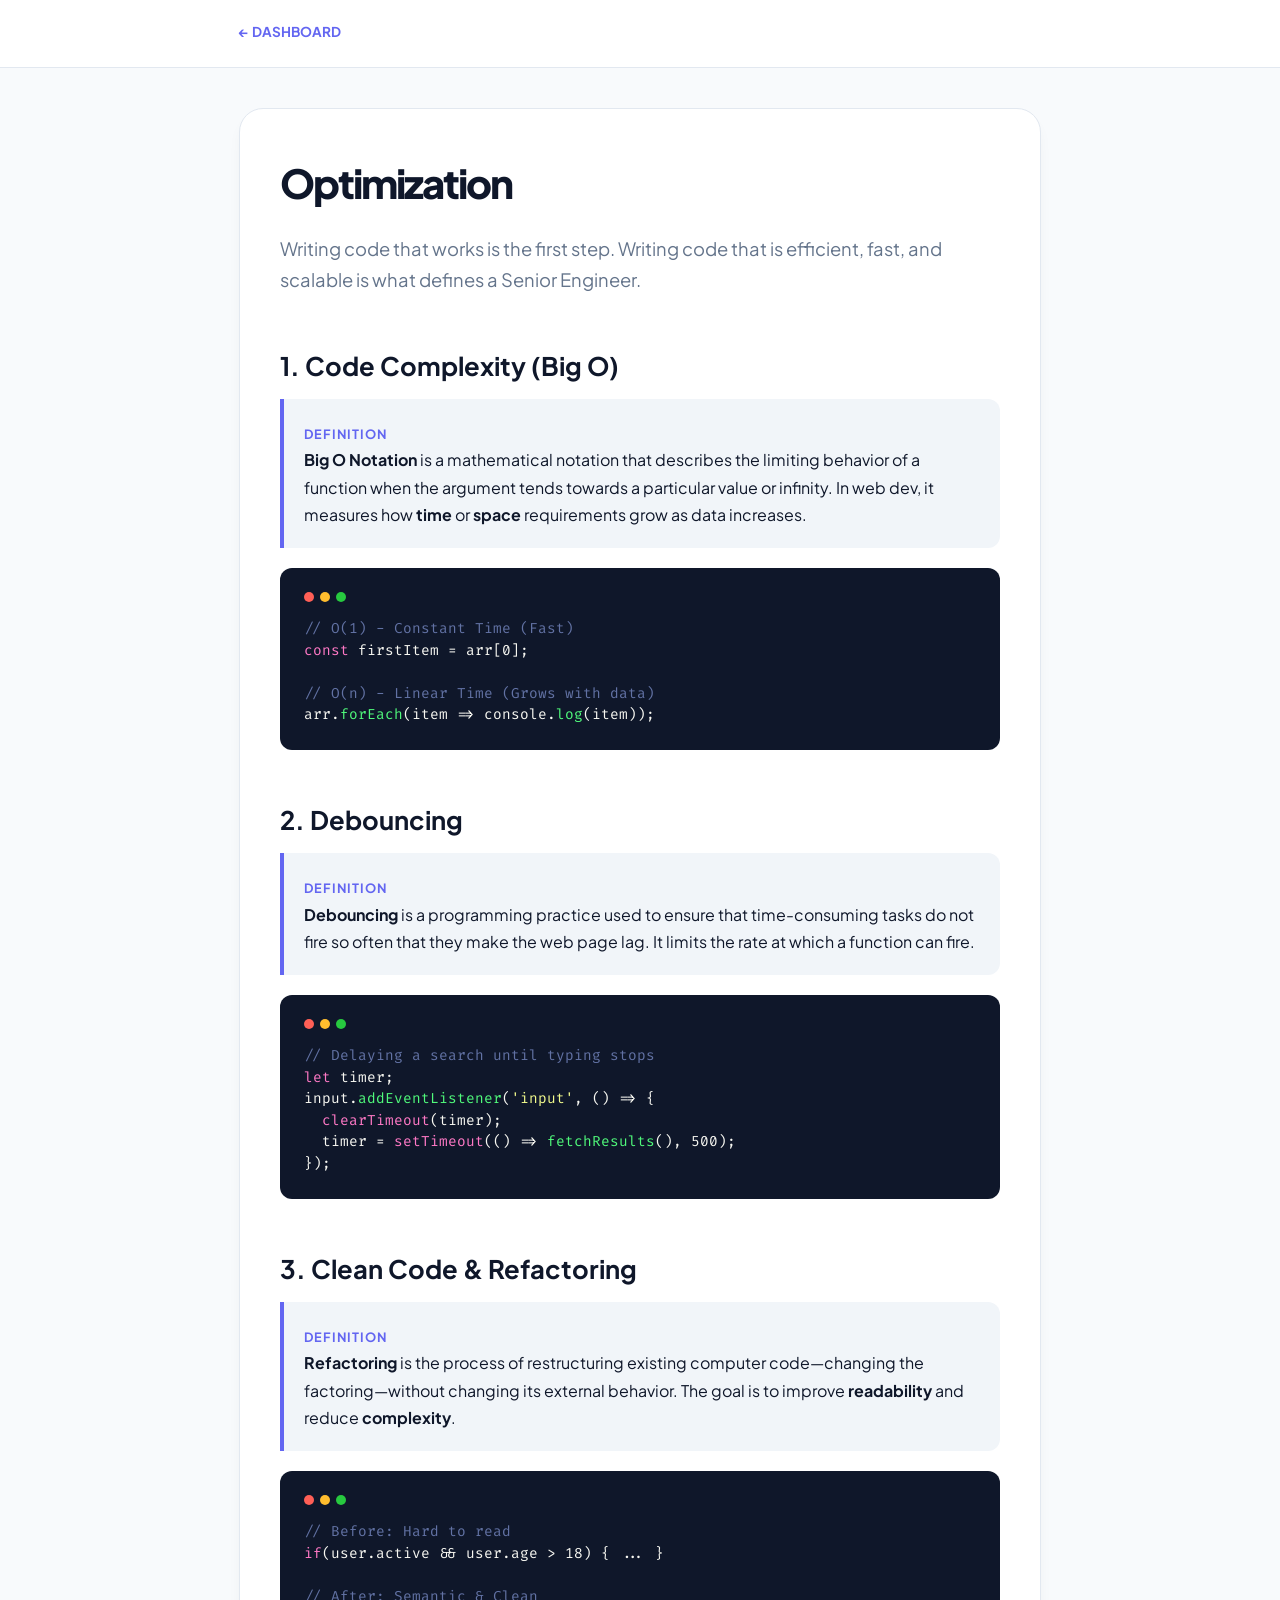
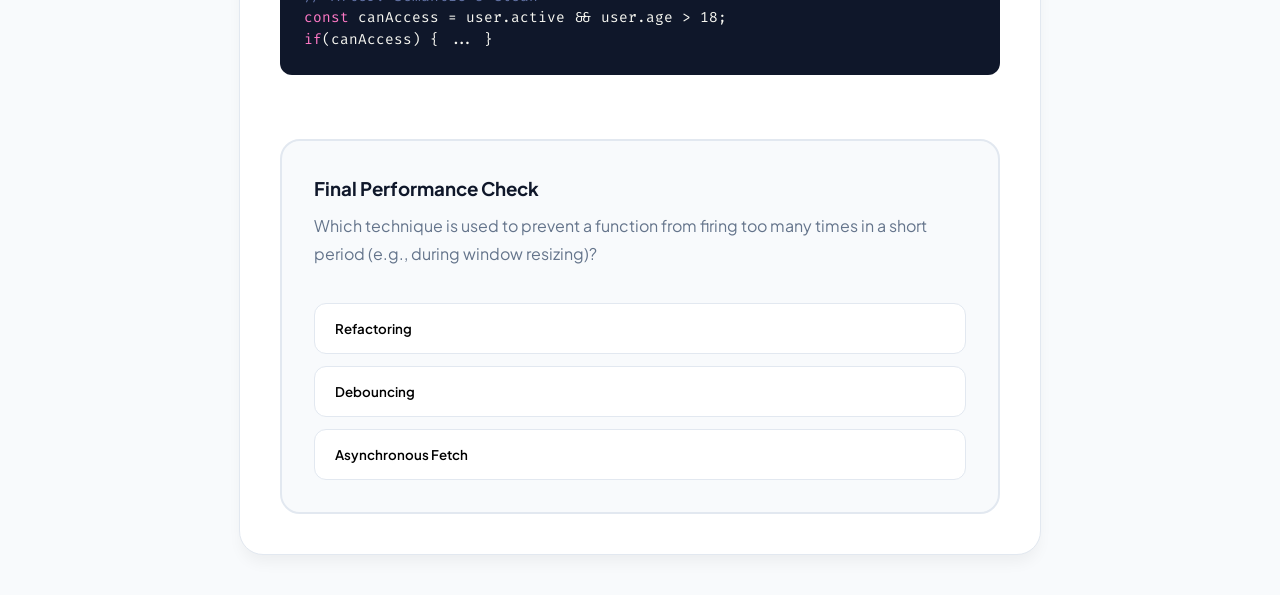
==== courses/module5.html @ f70b0734 "Adding all academy files" ====
<!doctype html>
<html lang="en">
  <head>
    <meta charset="UTF-8" />
    <meta name="viewport" content="width=device-width, initial-scale=1.0" />
    <title>Module 5: Performance | WebAcademy</title>
    <link
      href="https://fonts.googleapis.com/css2?family=Plus+Jakarta+Sans:wght@400;500;600;700;800&family=Fira+Code:wght@400;500&display=swap"
      rel="stylesheet"
    />
    <style>
      :root {
        --accent: #6366f1;
        --bg: #f8fafc;
        --card: #ffffff;
        --text-main: #0f172a;
        --text-muted: #64748b;
        --border: #e2e8f0;
        --code-bg: #0f172a;
      }

      * {
        box-sizing: border-box;
        margin: 0;
        padding: 0;
      }

      body {
        background: var(--bg);
        font-family: "Plus Jakarta Sans", sans-serif;
        color: var(--text-main);
        line-height: 1.7;
      }

      /* --- NAVIGATION --- */
      .lesson-header {
        background: var(--card);
        border-bottom: 1px solid var(--border);
        padding: 20px 0;
        position: sticky;
        top: 0;
        z-index: 100;
      }

      .container {
        max-width: 850px;
        margin: 0 auto;
        padding: 0 24px;
      }

      .back-link {
        text-decoration: none;
        color: var(--accent);
        font-weight: 700;
        font-size: 0.85rem;
        display: flex;
        align-items: center;
        gap: 6px;
        margin-bottom: 4px;
      }

      /* --- LESSON CONTENT --- */
      .lesson-card {
        background: var(--card);
        border: 1px solid var(--border);
        border-radius: 24px;
        padding: 40px;
        margin: 40px 0;
        box-shadow: 0 10px 15px -3px rgba(0, 0, 0, 0.05);
      }

      h1 {
        font-size: 2.5rem;
        font-weight: 800;
        letter-spacing: -2px;
        margin-bottom: 16px;
      }
      h2 {
        font-size: 1.6rem;
        font-weight: 700;
        margin-top: 48px;
        margin-bottom: 12px;
        color: var(--text-main);
      }

      .intro-text {
        font-size: 1.15rem;
        color: var(--text-muted);
        margin-bottom: 32px;
      }

      .definition-box {
        background: #f1f5f9;
        border-left: 4px solid var(--accent);
        padding: 20px;
        border-radius: 0 12px 12px 0;
        margin-bottom: 20px;
      }

      .definition-box strong {
        color: var(--accent);
        text-transform: uppercase;
        font-size: 0.8rem;
        letter-spacing: 1px;
      }

      /* --- CODE TERMINAL --- */
      .terminal {
        background: var(--code-bg);
        border-radius: 12px;
        padding: 24px;
        margin-bottom: 32px;
        position: relative;
      }

      .terminal-header {
        display: flex;
        gap: 6px;
        margin-bottom: 16px;
      }
      .dot {
        width: 10px;
        height: 10px;
        border-radius: 50%;
      }
      .red {
        background: #ff5f56;
      }
      .yellow {
        background: #ffbd2e;
      }
      .green {
        background: #27c93f;
      }

      pre {
        margin: 0;
        color: #f8f8f2;
        font-family: "Fira Code", monospace;
        font-size: 0.9rem;
        overflow-x: auto;
        line-height: 1.5;
      }

      /* --- QUIZ UI --- */
      .quiz-section {
        background: #f8fafc;
        border: 2px solid var(--border);
        border-radius: 20px;
        padding: 32px;
        margin-top: 64px;
      }

      .option-btn {
        width: 100%;
        background: var(--card);
        border: 1px solid var(--border);
        padding: 16px 20px;
        border-radius: 12px;
        margin-top: 12px;
        cursor: pointer;
        font-weight: 600;
        font-family: inherit;
        text-align: left;
        transition: all 0.2s ease;
      }

      .option-btn:hover {
        border-color: var(--accent);
        transform: translateX(5px);
      }
      .option-btn.correct {
        border-color: #22c55e;
        background: #f0fdf4;
        color: #166534;
      }
      .option-btn.wrong {
        border-color: #ef4444;
        background: #fef2f2;
        color: #991b1b;
      }

      .btn-finish {
        background: var(--accent);
        color: white;
        border: none;
        padding: 18px;
        border-radius: 12px;
        font-weight: 800;
        font-size: 1.1rem;
        cursor: pointer;
        width: 100%;
        margin-top: 24px;
        box-shadow: 0 4px 14px 0 rgba(99, 102, 241, 0.39);
      }
    </style>
  </head>
  <body>
    <header class="lesson-header">
      <div class="container">
        <a href="../index.html" class="back-link">← DASHBOARD</a>
        <div
          style="
            font-weight: 800;
            color: var(--text-muted);
            font-size: 0.7rem;
            text-transform: uppercase;
            letter-spacing: 2px;
          "
        ></div>
      </div>
    </header>

    <main class="container">
      <article class="lesson-card">
        <h1>Optimization</h1>
        <p class="intro-text">
          Writing code that works is the first step. Writing code that is
          efficient, fast, and scalable is what defines a Senior Engineer.
        </p>

        <section>
          <h2>1. Code Complexity (Big O)</h2>
          <div class="definition-box">
            <strong>Definition</strong>
            <p>
              <b>Big O Notation</b> is a mathematical notation that describes
              the limiting behavior of a function when the argument tends
              towards a particular value or infinity. In web dev, it measures
              how <b>time</b> or <b>space</b> requirements grow as data
              increases.
            </p>
          </div>
          <div class="terminal">
            <div class="terminal-header">
              <div class="dot red"></div>
              <div class="dot yellow"></div>
              <div class="dot green"></div>
            </div>
            <pre>
<span style="color: #6272a4;">// O(1) - Constant Time (Fast)</span>
<span style="color: #ff79c6;">const</span> firstItem = arr[0];

<span style="color: #6272a4;">// O(n) - Linear Time (Grows with data)</span>
arr.<span style="color: #50fa7b;">forEach</span>(item => console.<span style="color: #50fa7b;">log</span>(item));</pre>
          </div>
        </section>

        <section>
          <h2>2. Debouncing</h2>
          <div class="definition-box">
            <strong>Definition</strong>
            <p>
              <b>Debouncing</b> is a programming practice used to ensure that
              time-consuming tasks do not fire so often that they make the web
              page lag. It limits the rate at which a function can fire.
            </p>
          </div>
          <div class="terminal">
            <div class="terminal-header">
              <div class="dot red"></div>
              <div class="dot yellow"></div>
              <div class="dot green"></div>
            </div>
            <pre>
<span style="color: #6272a4;">// Delaying a search until typing stops</span>
<span style="color: #ff79c6;">let</span> timer;
input.<span style="color: #50fa7b;">addEventListener</span>(<span style="color: #f1fa8c;">'input'</span>, () => {
  <span style="color: #ff79c6;">clearTimeout</span>(timer);
  timer = <span style="color: #ff79c6;">setTimeout</span>(() => <span style="color: #50fa7b;">fetchResults</span>(), 500);
});</pre>
          </div>
        </section>

        <section>
          <h2>3. Clean Code & Refactoring</h2>
          <div class="definition-box">
            <strong>Definition</strong>
            <p>
              <b>Refactoring</b> is the process of restructuring existing
              computer code—changing the factoring—without changing its external
              behavior. The goal is to improve <b>readability</b> and reduce
              <b>complexity</b>.
            </p>
          </div>
          <div class="terminal">
            <div class="terminal-header">
              <div class="dot red"></div>
              <div class="dot yellow"></div>
              <div class="dot green"></div>
            </div>
            <pre>
<span style="color: #6272a4;">// Before: Hard to read</span>
<span style="color: #ff79c6;">if</span>(user.active && user.age > 18) { ... }

<span style="color: #6272a4;">// After: Semantic & Clean</span>
<span style="color: #ff79c6;">const</span> canAccess = user.active && user.age > 18;
<span style="color: #ff79c6;">if</span>(canAccess) { ... }</pre>
          </div>
        </section>

        <div id="quiz-ui" class="quiz-section">
          <h3 style="margin-bottom: 8px">Final Performance Check</h3>
          <p style="color: var(--text-muted); margin-bottom: 24px">
            Which technique is used to prevent a function from firing too many
            times in a short period (e.g., during window resizing)?
          </p>

          <button class="option-btn" onclick="checkAnswer(this, 'refactor')">
            Refactoring
          </button>
          <button class="option-btn" onclick="checkAnswer(this, 'debounce')">
            Debouncing
          </button>
          <button class="option-btn" onclick="checkAnswer(this, 'async')">
            Asynchronous Fetch
          </button>
        </div>

        <div
          id="success-ui"
          style="display: none; text-align: center; margin-top: 60px"
        >
          <div style="font-size: 5rem; margin-bottom: 16px">⚡</div>
          <h2 style="margin-bottom: 8px">Curriculum Complete!</h2>
          <p class="intro-text">
            You have officially finished the WebAcademy Foundations track.
          </p>
        </div>
      </article>
    </main>

    <script>
      function checkAnswer(btn, choice) {
        if (choice === "debounce") {
          btn.classList.add("correct");
          btn.innerHTML = "✓ Correct! Debouncing limits execution rate.";
          setTimeout(() => {
            document.getElementById("quiz-ui").style.display = "none";
            document.getElementById("success-ui").style.display = "block";
            window.scrollTo({
              top: document.body.scrollHeight,
              behavior: "smooth",
            });
          }, 800);
        } else {
          btn.classList.add("wrong");
          btn.innerHTML = "✕ Not quite. Look for the 'rate-limiting' term.";
          setTimeout(() => {
            btn.classList.remove("wrong");
            btn.innerHTML =
              choice === "refactor" ? "Refactoring" : "Asynchronous Fetch";
          }, 1500);
        }
      }

      function saveAndExit() {
        localStorage.setItem("module5_completed", "true");
        alert(
          "Congratulations! Your progress has been saved. Redirecting to Dashboard.",
        );
        window.location.href = "../index.html";
      }
    </script>
  </body>
</html>
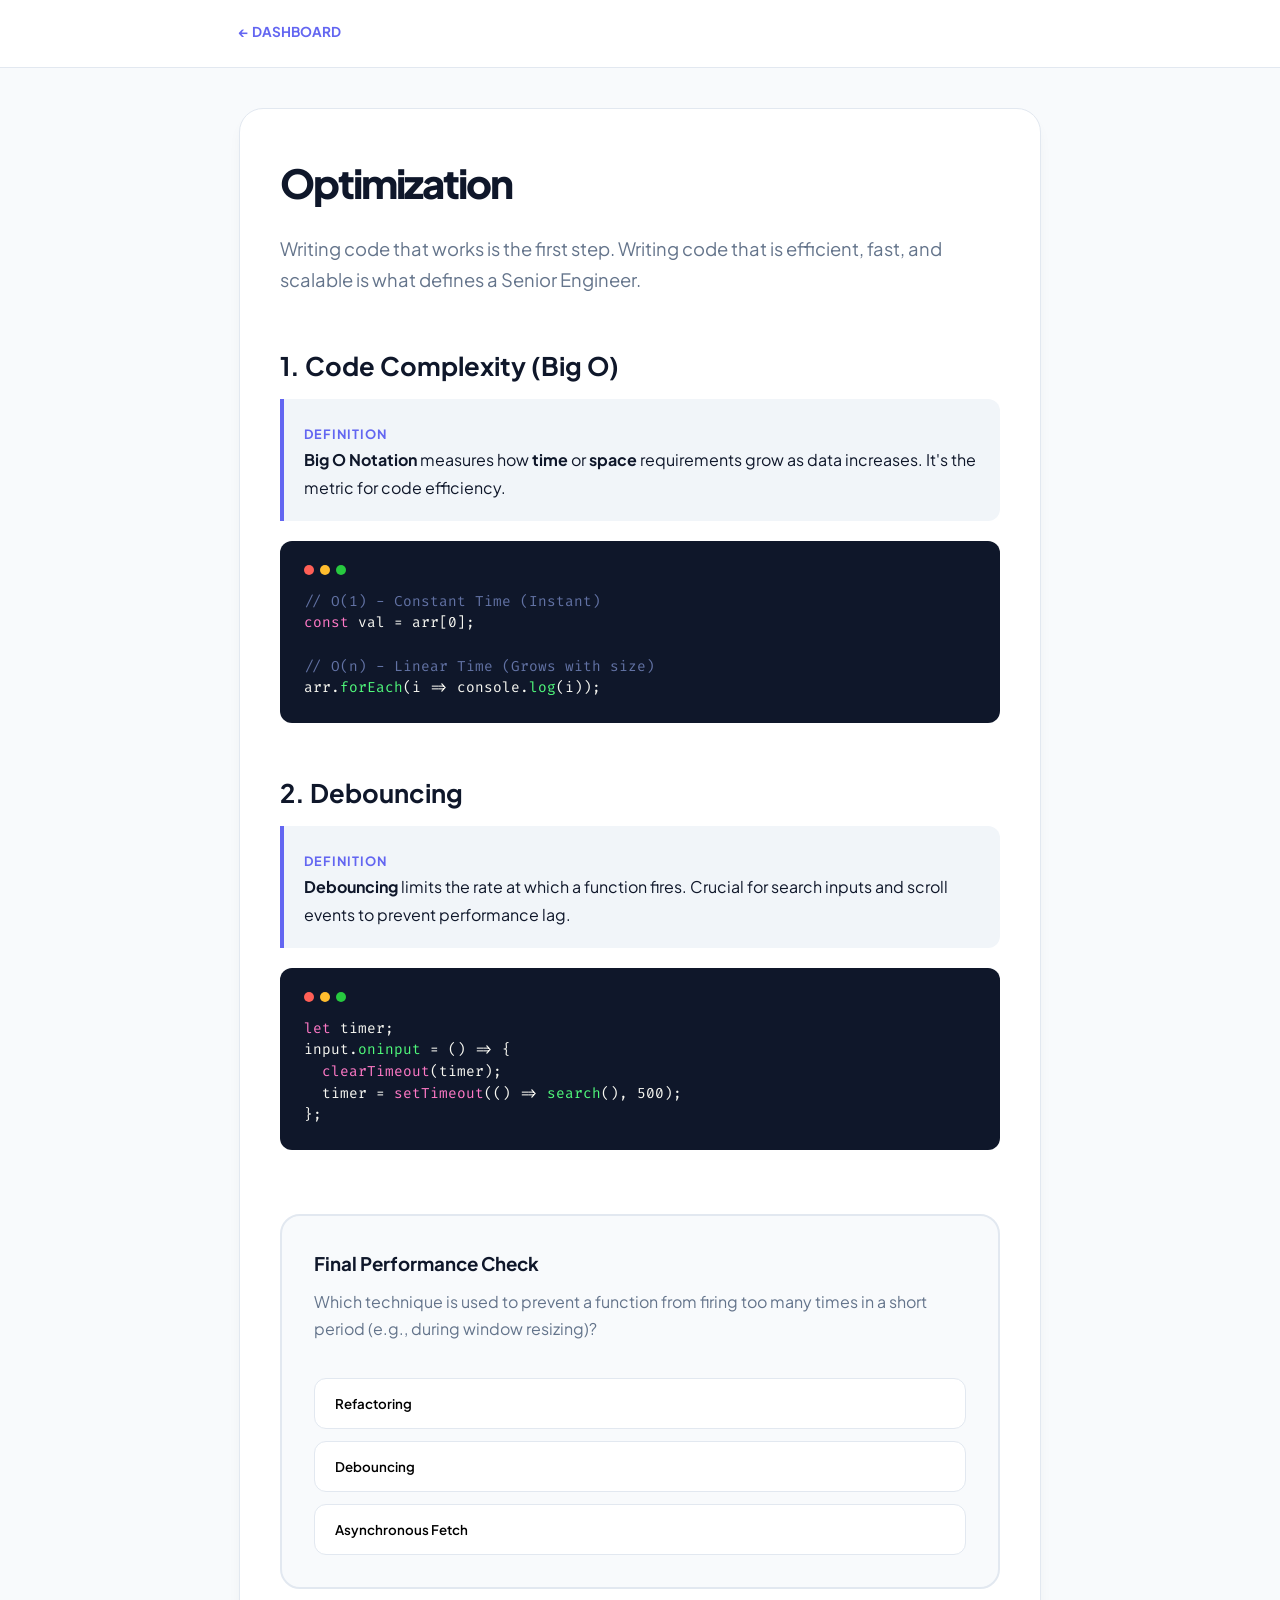
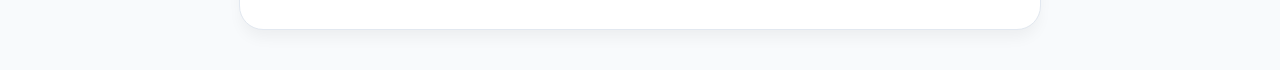
==== commit 922c727c: "Complete fix for Module 5 completion logic" ====
--- a/courses/module5.html
+++ b/courses/module5.html
@@ -32,7 +32,6 @@
         line-height: 1.7;
       }
 
-      /* --- NAVIGATION --- */
       .lesson-header {
         background: var(--card);
         border-bottom: 1px solid var(--border);
@@ -59,7 +58,6 @@
         margin-bottom: 4px;
       }
 
-      /* --- LESSON CONTENT --- */
       .lesson-card {
         background: var(--card);
         border: 1px solid var(--border);
@@ -75,6 +73,7 @@
         letter-spacing: -2px;
         margin-bottom: 16px;
       }
+
       h2 {
         font-size: 1.6rem;
         font-weight: 700;
@@ -104,7 +103,6 @@
         letter-spacing: 1px;
       }
 
-      /* --- CODE TERMINAL --- */
       .terminal {
         background: var(--code-bg);
         border-radius: 12px;
@@ -118,11 +116,13 @@
         gap: 6px;
         margin-bottom: 16px;
       }
+
       .dot {
         width: 10px;
         height: 10px;
         border-radius: 50%;
       }
+
       .red {
         background: #ff5f56;
       }
@@ -142,7 +142,6 @@
         line-height: 1.5;
       }
 
-      /* --- QUIZ UI --- */
       .quiz-section {
         background: #f8fafc;
         border: 2px solid var(--border);
@@ -169,11 +168,13 @@
         border-color: var(--accent);
         transform: translateX(5px);
       }
+
       .option-btn.correct {
         border-color: #22c55e;
         background: #f0fdf4;
         color: #166534;
       }
+
       .option-btn.wrong {
         border-color: #ef4444;
         background: #fef2f2;
@@ -191,7 +192,15 @@
         cursor: pointer;
         width: 100%;
         margin-top: 24px;
+        display: block;
+        text-decoration: none;
+        text-align: center;
         box-shadow: 0 4px 14px 0 rgba(99, 102, 241, 0.39);
+        transition: transform 0.2s;
+      }
+
+      .btn-finish:hover {
+        transform: translateY(-2px);
       }
     </style>
   </head>
@@ -199,15 +208,6 @@
     <header class="lesson-header">
       <div class="container">
         <a href="../index.html" class="back-link">← DASHBOARD</a>
-        <div
-          style="
-            font-weight: 800;
-            color: var(--text-muted);
-            font-size: 0.7rem;
-            text-transform: uppercase;
-            letter-spacing: 2px;
-          "
-        ></div>
       </div>
     </header>
 
@@ -224,11 +224,9 @@
           <div class="definition-box">
             <strong>Definition</strong>
             <p>
-              <b>Big O Notation</b> is a mathematical notation that describes
-              the limiting behavior of a function when the argument tends
-              towards a particular value or infinity. In web dev, it measures
-              how <b>time</b> or <b>space</b> requirements grow as data
-              increases.
+              <b>Big O Notation</b> measures how <b>time</b> or <b>space</b>
+              requirements grow as data increases. It's the metric for code
+              efficiency.
             </p>
           </div>
           <div class="terminal">
@@ -238,11 +236,11 @@
               <div class="dot green"></div>
             </div>
             <pre>
-<span style="color: #6272a4;">// O(1) - Constant Time (Fast)</span>
-<span style="color: #ff79c6;">const</span> firstItem = arr[0];
-
-<span style="color: #6272a4;">// O(n) - Linear Time (Grows with data)</span>
-arr.<span style="color: #50fa7b;">forEach</span>(item => console.<span style="color: #50fa7b;">log</span>(item));</pre>
+<span style="color: #6272a4;">// O(1) - Constant Time (Instant)</span>
+<span style="color: #ff79c6;">const</span> val = arr[0];
+
+<span style="color: #6272a4;">// O(n) - Linear Time (Grows with size)</span>
+arr.<span style="color: #50fa7b;">forEach</span>(i => console.<span style="color: #50fa7b;">log</span>(i));</pre>
           </div>
         </section>
 
@@ -251,9 +249,9 @@
           <div class="definition-box">
             <strong>Definition</strong>
             <p>
-              <b>Debouncing</b> is a programming practice used to ensure that
-              time-consuming tasks do not fire so often that they make the web
-              page lag. It limits the rate at which a function can fire.
+              <b>Debouncing</b> limits the rate at which a function fires.
+              Crucial for search inputs and scroll events to prevent performance
+              lag.
             </p>
           </div>
           <div class="terminal">
@@ -263,39 +261,11 @@
               <div class="dot green"></div>
             </div>
             <pre>
-<span style="color: #6272a4;">// Delaying a search until typing stops</span>
 <span style="color: #ff79c6;">let</span> timer;
-input.<span style="color: #50fa7b;">addEventListener</span>(<span style="color: #f1fa8c;">'input'</span>, () => {
+input.<span style="color: #50fa7b;">oninput</span> = () => {
   <span style="color: #ff79c6;">clearTimeout</span>(timer);
-  timer = <span style="color: #ff79c6;">setTimeout</span>(() => <span style="color: #50fa7b;">fetchResults</span>(), 500);
-});</pre>
-          </div>
-        </section>
-
-        <section>
-          <h2>3. Clean Code & Refactoring</h2>
-          <div class="definition-box">
-            <strong>Definition</strong>
-            <p>
-              <b>Refactoring</b> is the process of restructuring existing
-              computer code—changing the factoring—without changing its external
-              behavior. The goal is to improve <b>readability</b> and reduce
-              <b>complexity</b>.
-            </p>
-          </div>
-          <div class="terminal">
-            <div class="terminal-header">
-              <div class="dot red"></div>
-              <div class="dot yellow"></div>
-              <div class="dot green"></div>
-            </div>
-            <pre>
-<span style="color: #6272a4;">// Before: Hard to read</span>
-<span style="color: #ff79c6;">if</span>(user.active && user.age > 18) { ... }
-
-<span style="color: #6272a4;">// After: Semantic & Clean</span>
-<span style="color: #ff79c6;">const</span> canAccess = user.active && user.age > 18;
-<span style="color: #ff79c6;">if</span>(canAccess) { ... }</pre>
+  timer = <span style="color: #ff79c6;">setTimeout</span>(() => <span style="color: #50fa7b;">search</span>(), 500);
+};</pre>
           </div>
         </section>
 
@@ -326,6 +296,7 @@
           <p class="intro-text">
             You have officially finished the WebAcademy Foundations track.
           </p>
+          <a href="../index.html" class="btn-finish">RETURN TO DASHBOARD</a>
         </div>
       </article>
     </main>
@@ -334,7 +305,11 @@
       function checkAnswer(btn, choice) {
         if (choice === "debounce") {
           btn.classList.add("correct");
-          btn.innerHTML = "✓ Correct! Debouncing limits execution rate.";
+          btn.innerHTML = "✓ Correct! Progress Saved.";
+
+          // CRITICAL: Save completion to LocalStorage
+          localStorage.setItem("module5_completed", "true");
+
           setTimeout(() => {
             document.getElementById("quiz-ui").style.display = "none";
             document.getElementById("success-ui").style.display = "block";
@@ -345,21 +320,13 @@
           }, 800);
         } else {
           btn.classList.add("wrong");
-          btn.innerHTML = "✕ Not quite. Look for the 'rate-limiting' term.";
+          btn.innerHTML = "✕ Not quite. Try again!";
           setTimeout(() => {
             btn.classList.remove("wrong");
             btn.innerHTML =
               choice === "refactor" ? "Refactoring" : "Asynchronous Fetch";
-          }, 1500);
+          }, 1200);
         }
-      }
-
-      function saveAndExit() {
-        localStorage.setItem("module5_completed", "true");
-        alert(
-          "Congratulations! Your progress has been saved. Redirecting to Dashboard.",
-        );
-        window.location.href = "../index.html";
       }
     </script>
   </body>
